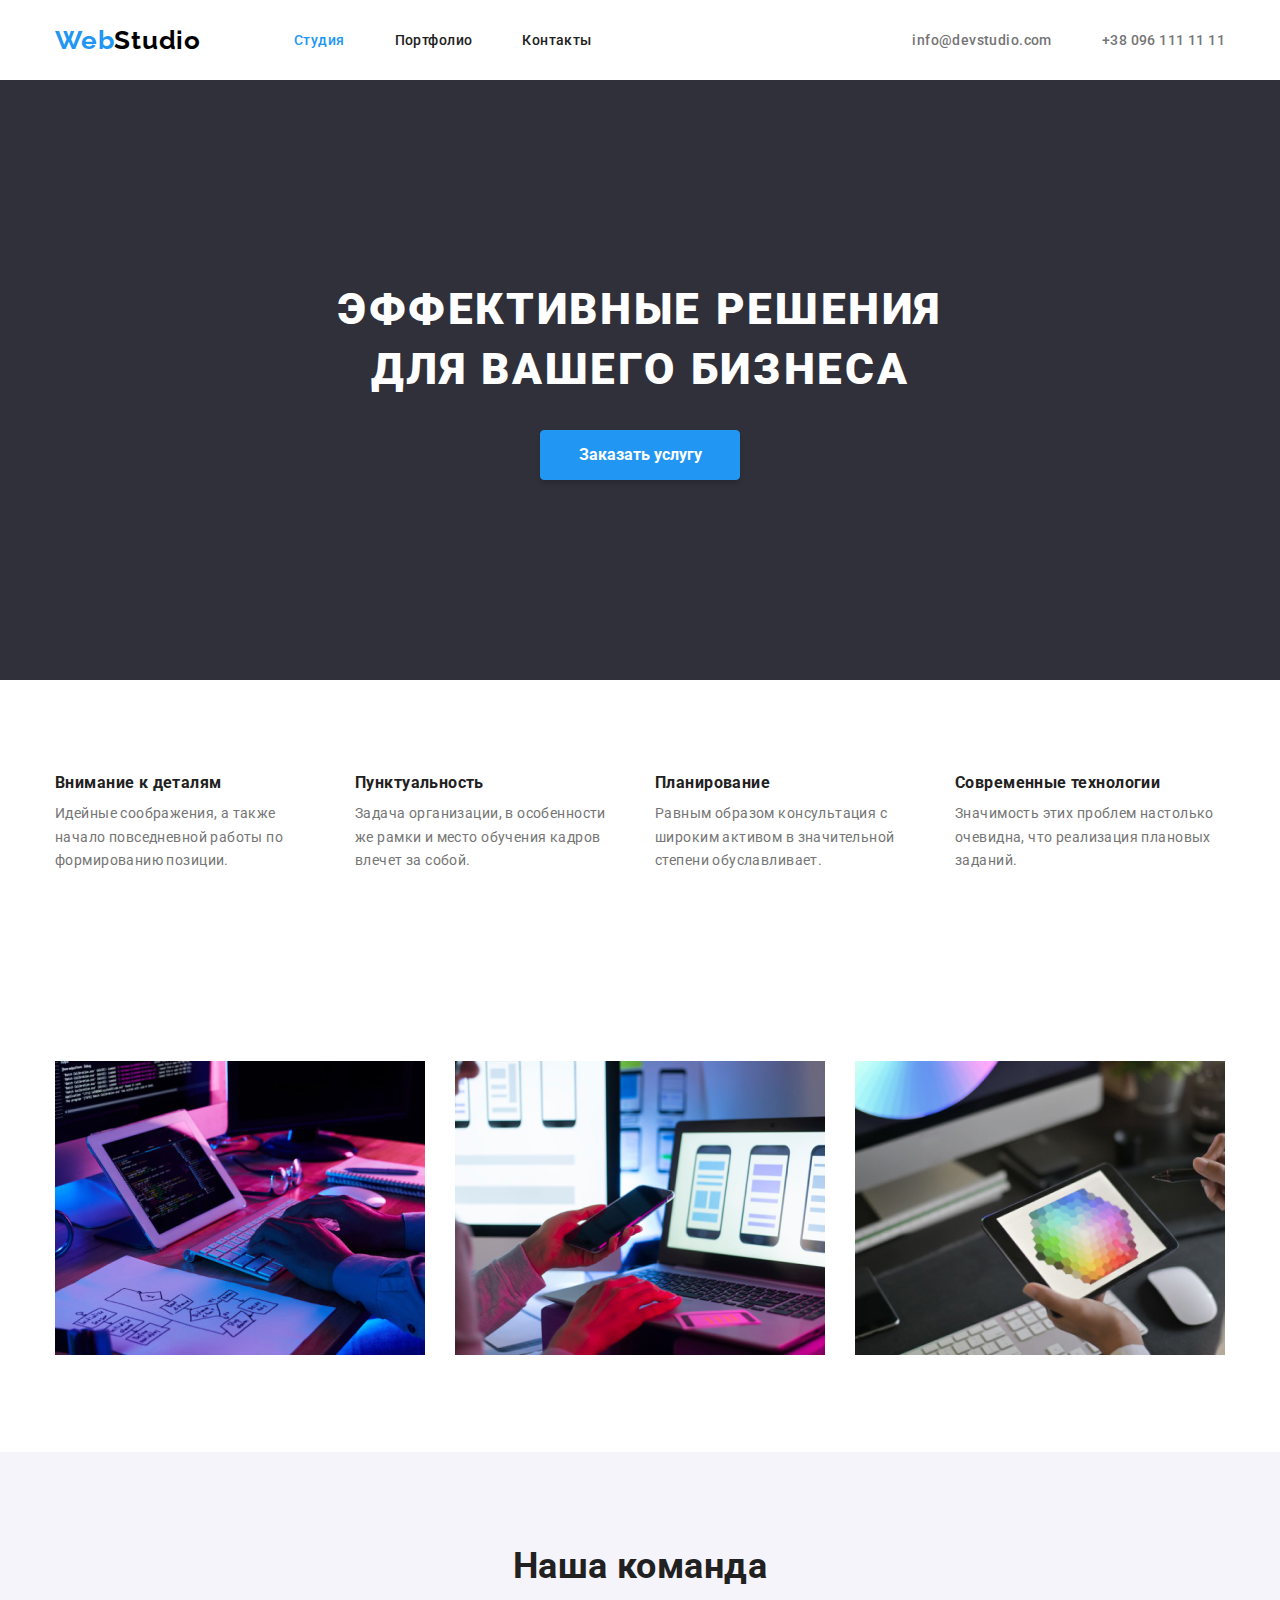
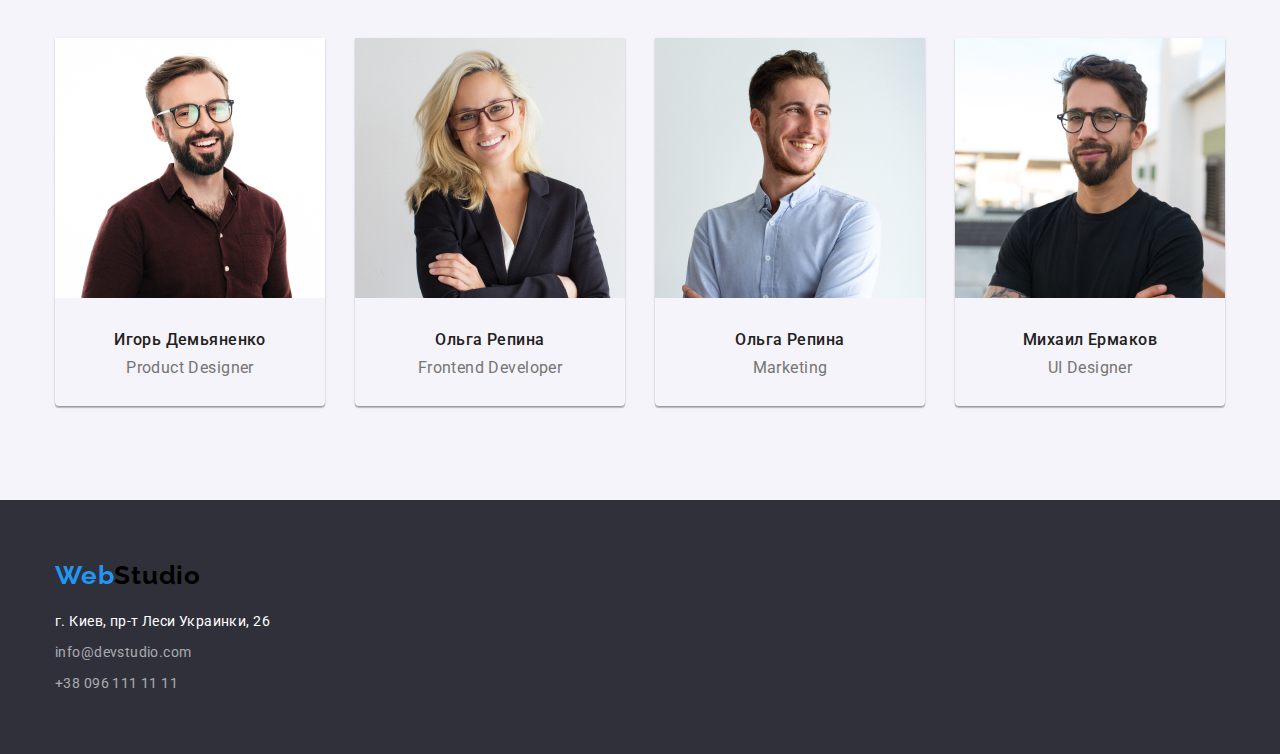
==== index.html @ 00b9bd91 "copy hw3 files" ====
<!DOCTYPE html>
<html lang="ru">

<head>
    <meta charset="UTF-8">
    <meta http-equiv="X-UA-Compatible" content="IE=edge">
    <meta name="viewport" content="width=device-width, initial-scale=1.0">
    <title>GoIT homework</title>
    <link rel="preconnect" href="https://fonts.googleapis.com">
    <link rel="preconnect" href="https://fonts.gstatic.com" crossorigin>
    <link
        href="https://fonts.googleapis.com/css2?family=Raleway:wght@700&family=Roboto:wght@400;500;700;900&display=swap"
        rel="stylesheet">
    <link rel="stylesheet" href="https://cdnjs.cloudflare.com/ajax/libs/modern-normalize/1.1.0/modern-normalize.min.css



        ">
    <link rel="stylesheet" href="./css/styles.css">
</head>

<body>
    <!-- Header -->
    <header class="header">
        <div class="container">
            <div class="header-content-wrapper">
                <nav class="nav-menu">
                    <a lang="en" href="./index.html" class="link logo"><span lang="en">Web</span>Studio</a>
                    <ul class="nav-menu-list">
                        <li class="menu-item"><a href="./index.html" class="link active-link">Студия</a></li>
                        <li class="menu-item"><a href="./portfolio.html" class="link">Портфолио</a></li>
                        <li class="menu-item"><a href="" class="link">Контакты</a></li>
                    </ul>
                </nav>
                <ul class="contact-links-list">
                    <li><a class="link contact-link" href="mailto:info@devstudio.com" lang="en">info@devstudio.com</a>
                    </li>
                    <li><a class="link contact-link" href="tel:+380961111111">+38 096 111 11 11</a></li>
                </ul>
            </div>
        </div>
    </header>
    <!-- Main -->
    <main>
        <!-- Hero -->
        <section class="hero-section">
            <h1 class="hero-title">Эффективные решения для вашего бизнеса</h1>
            <button class="hero-button" type="button">Заказать услугу</button>
        </section>
        <!-- Featers -->
        <section class="page-section featers-section">
            <div class="container">
                <ul class="featers-list">
                    <li class="feater-item">
                        <h3 class="feater-title">Внимание к деталям</h3>
                        <p class="feater-description">Идейные соображения, а также начало повседневной работы по
                            формированию позиции.</p>
                    </li>
                    <li class="feater-item">
                        <h3 class="feater-title">Пунктуальность</h3>
                        <p class="feater-description">Задача организации, в особенности же рамки и место обучения кадров
                            влечет за собой.</p>
                    </li>
                    <li class="feater-item">
                        <h3 class="feater-title">Планирование</h3>
                        <p class="feater-description">Равным образом консультация с широким активом в значительной
                            степени
                            обуславливает.</p>
                    </li>
                    <li class="feater-item">
                        <h3 class="feater-title">Современные технологии</h3>
                        <p class="feater-description">Значимость этих проблем настолько очевидна, что реализация
                            плановых
                            заданий.</p>
                    </li>
                </ul>
            </div>
        </section>
        <!-- What we Doing -->
        <section class="page-section whatWeDoing-section">
            <div class="container">
                <ul class="whatWeDoing-list">
                    <li><img src="./images/whatWeDoing/whatWeDoing1.jpg" alt="Пишем код" width="370"></li>
                    <li><img src="./images/whatWeDoing/whatWeDoing2.jpg" alt="Делаем адаптив" width="370"></li>
                    <li><img src="./images/whatWeDoing/whatWeDoing3.jpg" alt="Делаем дизайн" width="370"></li>
                </ul>
            </div>
        </section>
        <!-- Our team -->
        <section class="page-section team-section">
            <div class="container">
                <h2 class="section-title team-section-title">Наша команда</h2>
                <ul class="team-list">
                    <li class="team-member">
                        <img src="./images/ourTeam/ourTeam1.jpg" alt="Фото Игоря Демьяненко">
                        <h3 class="member-name">Игорь Демьяненко</h3>
                        <p class="member-description" lang="en">Product Designer</p>
                    </li>
                    <li class="team-member">
                        <img src="./images/ourTeam/ourTeam2.jpg" alt="Фото Ольги Репиной">
                        <h3 class="member-name">Ольга Репина</h3>
                        <p class="member-description" lang="en">Frontend Developer</p>
                    </li>
                    <li class="team-member">
                        <img src="./images/ourTeam/ourTeam3.jpg" alt="Фото Николая Тарасова">
                        <h3 class="member-name">Ольга Репина</h3>
                        <p class="member-description" lang="en">Marketing</p>
                    </li>
                    <li class="team-member">
                        <img src="./images/ourTeam/ourTeam4.jpg" alt="Фото Николая Тарасова">
                        <h3 class="member-name">Михаил Ермаков</h3>
                        <p class="member-description" lang="en">UI Designer</p>
                    </li>
                </ul>
            </div>
        </section>
    </main>
    <!-- Footer -->
    <footer class="footer">
        <div class="container">
            <a href="./index.html" lang="en" class="link logo"><span>Web</span>Studio</a>
            <address>
                <ul class="footer-contacts">
                    <li class="address">г. Киев, пр-т Леси Украинки, 26</li>
                    <li><a class="link contact-link" href="mailto:info@devstudio.com">info@devstudio.com</a></li>
                    <li><a class="link contact-link" href="tel:+380961111111">+38 096 111 11 11</a></li>
                </ul>
            </address>
        </div>
    </footer>
</body>

</html>
---- css/styles.css ----
/* Обнуление */
*,
*::before,
*::after {
  box-sizing: border-box;
}

h1, h2, h3, h4, h5, h6, p {
    margin: 0;
    padding: 0;
}

ul {
    margin: 0;
    padding: 0;
}

:root {
    --primary-text-color: #757575;
    --secondary-text-color: #FFFFFF;
    --title-text-color: #212121;
    --primary-background-color: #FFFFFF;
    --secondary-background-color: #2F303A;
    --accent-text-color: #2196F3;
    --selected-button-background: #2196F3;
    --unselected-button-background: #F5F4FA;

}

body {
    font-family: 'Roboto', sans-serif;
    font-weight: 400;
    color: var(--primary-text-color);
    font-size: 14px;
    letter-spacing: 0.03em;
    margin: 0;
}

h1, h2, h3, h4, h5, h6 {
    color: var(--title-text-color);
}



ul {
    list-style: none;
}

address {
    font-style: normal;
}

/* common styles */
.container {
    max-width: 1210px;
    padding: 0 20px;
    margin: 0 auto;

}
.page-section {
    padding: 94px 0;
    background-color: var(--primary-background-color);

}
.page-section .section-title {
    margin-bottom: 50px;
    color: var(--title-text-color);
    font-weight: 700;
    font-size: 36px;
    line-height: 1.16;
    text-align: center;
}

.link {
    color: var(--title-text-color);
    font-weight: 500;
    text-decoration: none;
}

.logo {
    font-family: 'Raleway', sans-serif;
    color: #000000;
    font-size: 26px;
    line-height: 1.15;
    letter-spacing: 0.03em;
    font-weight: 700;
    margin: 0 93px 0 0;
}
.logo span {
    color: var(--accent-text-color);
}
/* header styles */

.header-content-wrapper {
    display: flex;
    justify-content: space-between;
    align-items: center;
}

.nav-menu {
    display: flex;
    align-items: center;
}

.nav-menu-list {
    display: flex;
    align-items: center;
}

.nav-menu-list>.menu-item:not(:last-child) {
    margin-right: 50px;
}

.nav-menu-list .link {
    display: block;
    padding: 32px 0;
}

.contact-links-list .link {
    display: block;
    padding: 32px 0;
}
.nav-menu-list .link:hover {
    color: var(--accent-text-color);
}
.nav-menu .link.active-link{
    color: var(--accent-text-color);
}

.logo {
    font-family: 'Raleway', sans-serif;
    color: #000000;
    font-size: 26px;
    line-height: 1.19;
    font-weight: 700;
    margin: 0 93px 0 0;
}

.logo span {
    color: var(--accent-text-color);
}

.contact-links-list {
    display: flex;
}

.contact-links-list>li:not(:last-child) {
    margin-right: 50px;
}

.header .contact-link:hover,
.header .contact-link:focus {
    color: var(--accent-text-color);
}

.header .contact-link {
    color: var(--primary-text-color);

}

/* hero styles */
.hero-section {
    padding: 200px 0;
    background-color: var(--secondary-background-color);
    text-align: center;
}

.hero-section .hero-title {
    margin: 0 auto 30px;
    max-width: 696px;
    color: var(--secondary-text-color);
    text-align: center;
    font-size: 44px;
    line-height: 1.36;
    font-weight: 900;
    letter-spacing: 0.06em;
    text-transform: uppercase;
}

.hero-button {
    display: inline-block;
    min-width: 200px;
    padding: 10px 0;
    border: 1px solid var(--selected-button-background);
    box-shadow: 0px 4px 4px rgba(0, 0, 0, 0.15);
    border-radius: 4px;
    font-weight: 700;
    background-color: var(--accent-text-color);
    color: var(--secondary-text-color);
    line-height: 1.75;
    font-size: 16px;
}
.hero-button:hover, 
.hero-button:focus {
    color: var(--title-text-color);
}

/* Featers styles */
.page-section.featers-section {
    padding-top: 54px;
}
.featers-list {
    display: flex;
    flex-wrap: wrap;
}

.featers-list .feater-item {
    max-width: 270px;
    margin:40px 30px 0 0;
}

.featers-list .feater-item:nth-child(4n) {
    margin-right: 0;
}

.feater-item  .feater-title {
    margin-bottom: 10px;
    font-weight: 700;
    line-height: 1.1;
}

.feater-item  .feater-description {
    font-weight: 400;
    line-height: 1.7;
}
/* what we doing */
.page-section.whatWeDoing-section {
    padding-top: 74px;
}

.whatWeDoing-list {
    display: flex;
    flex-wrap: wrap;
    justify-content: space-between;
}

.whatWeDoing-list li {
    margin-top: 20px;
}

/* Our team section styles */
.team-section {
    background: #F5F4FA;
}
.section-title.team-section-title {
    margin-bottom: 30px;
}
.team-list {
    display: flex;
    flex-wrap: wrap;
}

.team-list .team-member {
    margin: 20px 30px 0 0;
    padding-bottom: 30px;
    box-shadow: 0px 1px 3px rgba(0, 0, 0, 0.12), 0px 1px 1px rgba(0, 0, 0, 0.14), 0px 2px 1px rgba(0, 0, 0, 0.2);
    border-radius: 0px 0px 4px 4px;
    text-align: center;
}

.team-list .team-member:nth-child(4n+4){
    margin-right: 0;
}

.team-member img {
    margin-bottom: 30px;
}
.team-member h3,
.team-member p {
    font-size: 16px;
    line-height: 1.1;
}

.team-member h3 {
    margin-bottom: 10px;
}

.team-member .member-name {
    font-weight: 500;
}

.team-member .member-description {
    font-weight: 400;
}

/* footer styles */
.footer {
    padding: 60px 0;
    background-color: var(--secondary-background-color);
}

.footer .logo {
    display: inline-block;
    margin: 0 0 20px 0;
}

.footer-contacts {
    line-height: 1.55;
}

.footer-contacts>li:not(:last-child) {
    margin-bottom: 9px;
}

.footer-contacts .address {
    color: var(--secondary-text-color);
    
}

.footer-contacts .contact-link {
    color: rgba(255, 255, 255, 0.6);
    font-weight: 400;
}

.footer-contacts .contact-link:hover,
.footer-contacts .contact-link:focus {
    color: var(--accent-text-color)
}

/* portfolio styles */
.filters-list {
    display: flex;
    justify-content: center;
    margin-bottom: 20px;
}
.filters-list .filter-item:not(:last-child) {
    margin-right: 8px;
}

.filters-list .filter-button {
    background: var(--unselected-button-background);
    color: var(--title-text-color);
    font-size: 16px;
    line-height: 1.6;
    font-weight: 500;
    border: 1px solid var(--unselected-button-background);
    border-radius: 4px;
    padding: 6px 22px;
    text-align: center;
    cursor: pointer;
}

.filters-list .filter-button:hover,
.filters-list .filter-button:focus {
    background: var(--selected-button-background);
    color: var(--secondary-text-color);
    border: 1px solid var(--selected-button-background);
    box-shadow: 0px 3px 1px rgba(0, 0, 0, 0.1), 0px 1px 2px rgba(0, 0, 0, 0.08), 0px 2px 2px rgba(0, 0, 0, 0.12);
}

.projects-list {
    display: flex;
    flex-wrap: wrap;    
}

.project-item {
    margin: 30px 30px 0 0;
    max-width: calc((100% - 60px)/3);
    border: 1px solid #EEEEEE;
    overflow: hidden;
}

.project-item:nth-child(3n) {
   margin-right: 0;
}

.project-item img {
    max-width: 100%;
}
.project-item:hover {
    border-color: var(--selected-button-background);
}

.project-description {
    padding: 20px 24px;
}
.project-description .project-title {
    font-size: 18px;
    line-height: 2;
    font-weight: 700;
}

.project-description .project-type {
    margin-top: 4px;
    font-size: 16px;
    line-height: 1.8;
    font-weight: 400;
    color: var(--primary-text-color);
}
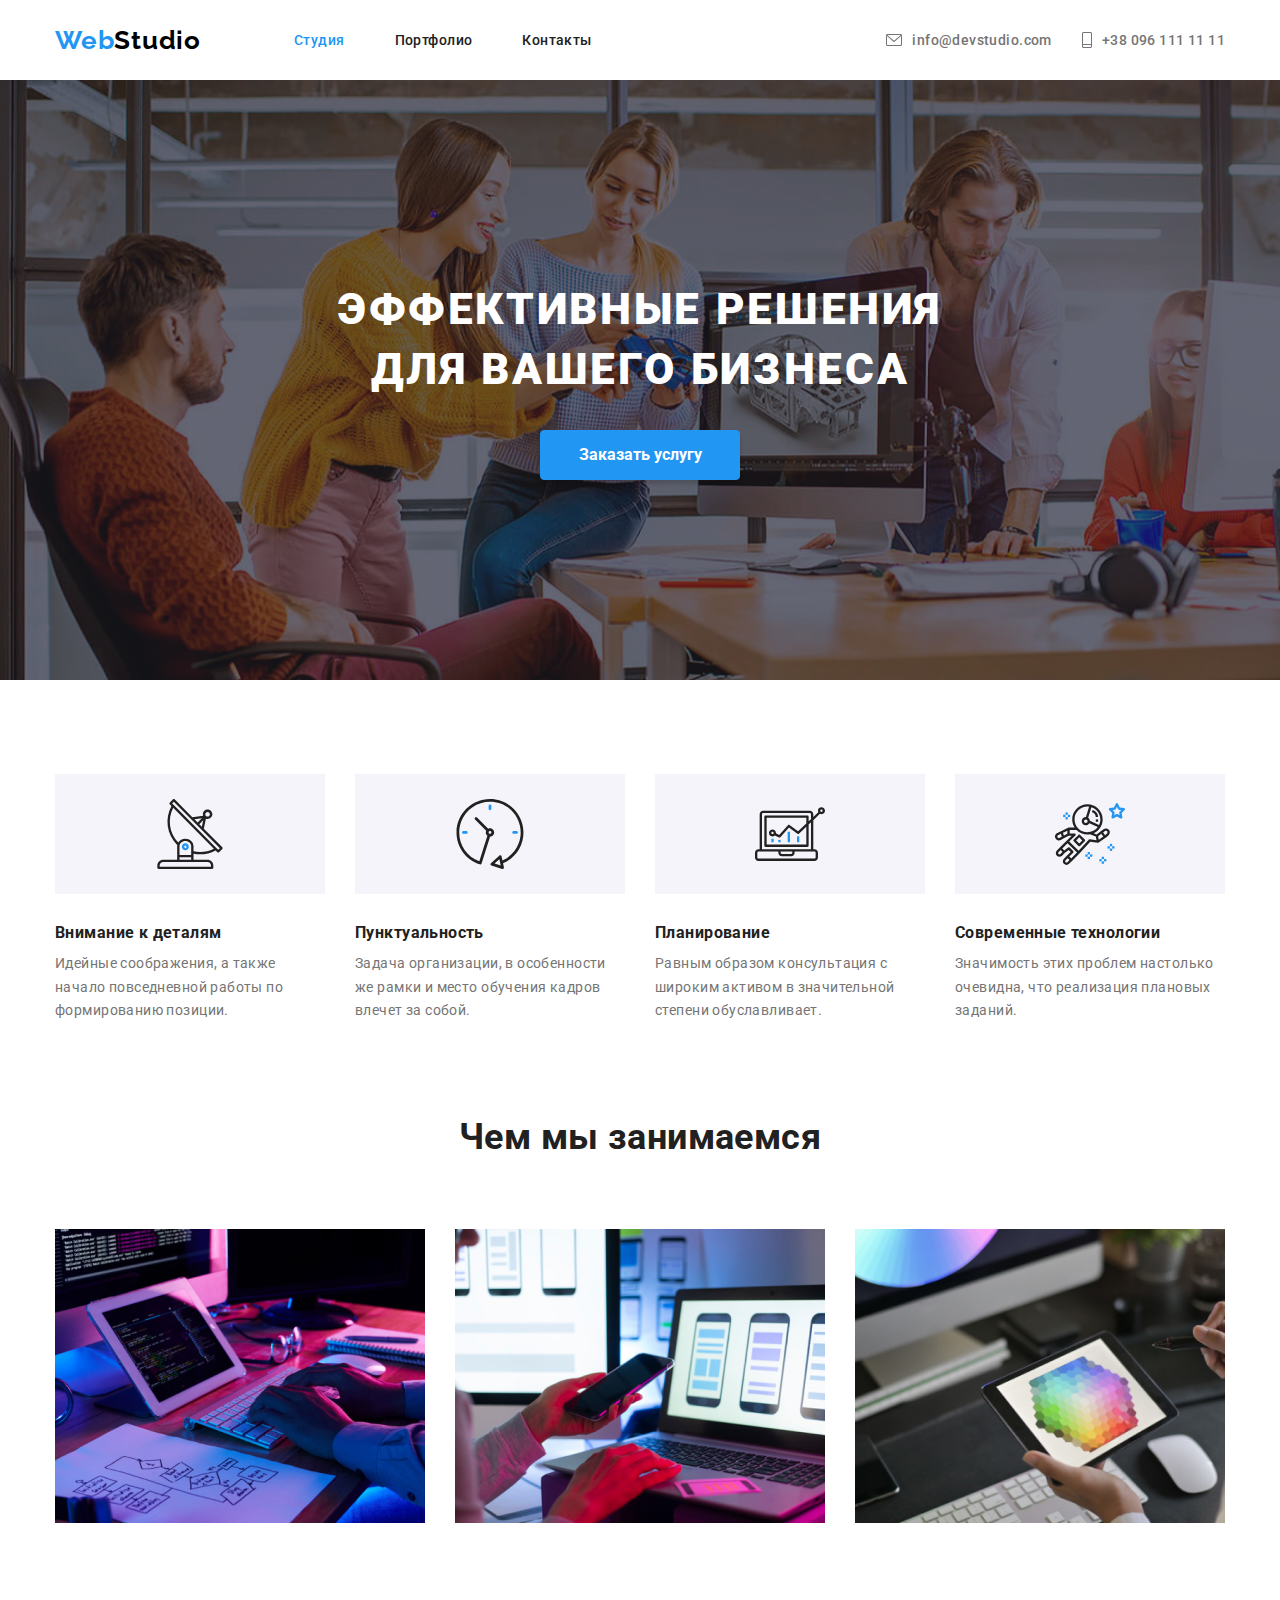
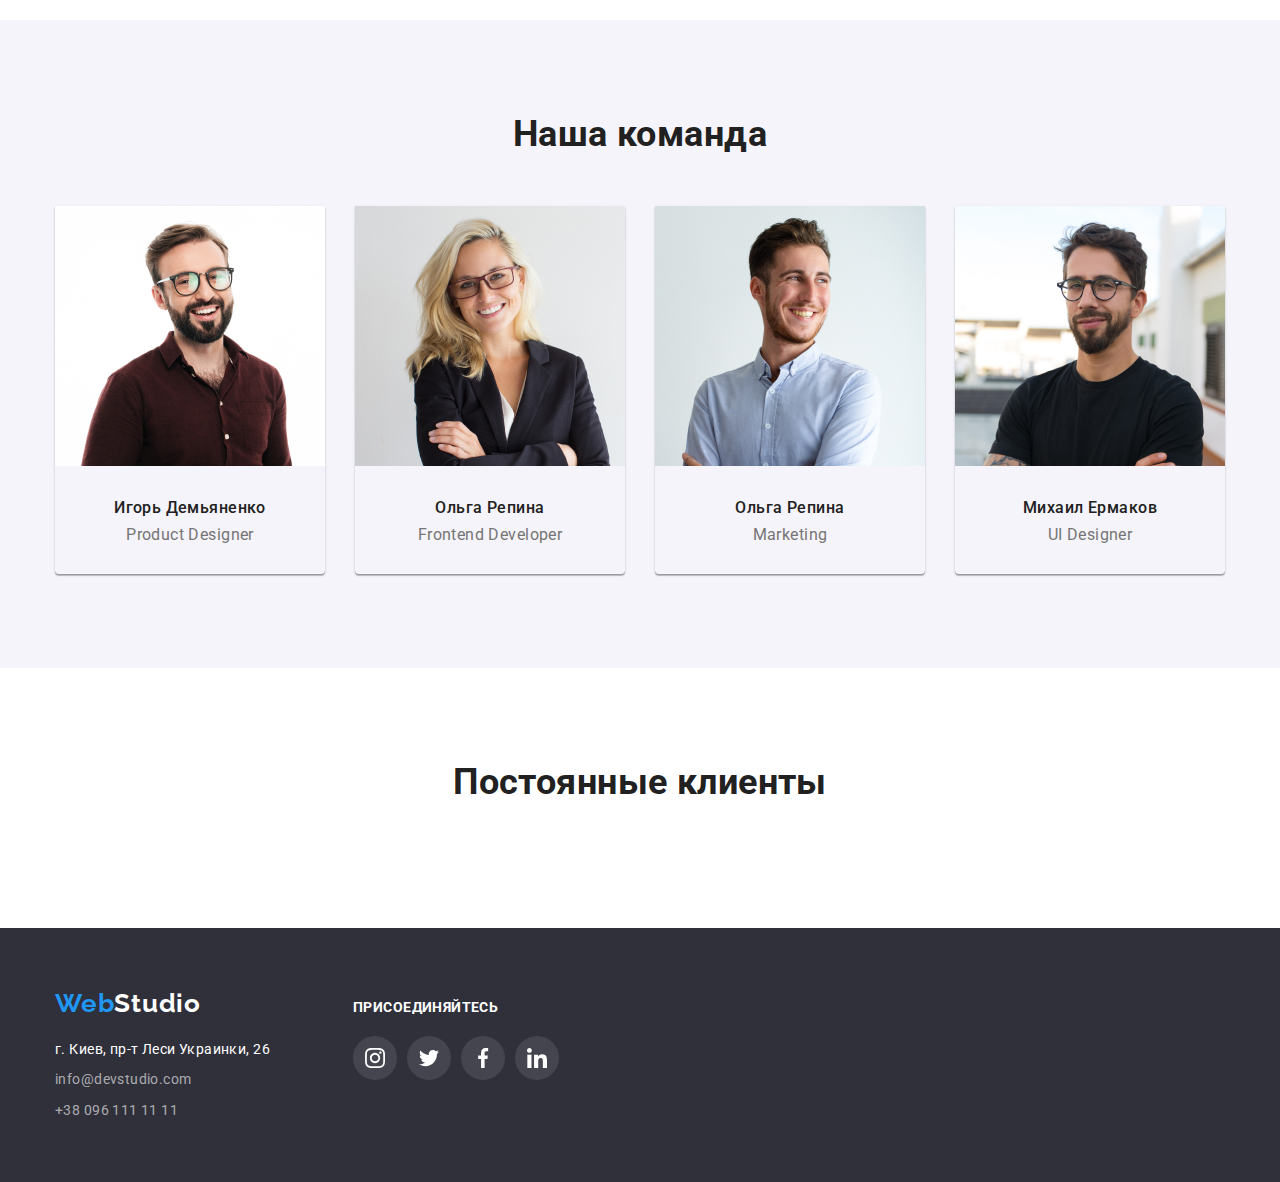
==== commit e868762f: "adding styling icons" ====
--- a/index.html
+++ b/index.html
@@ -33,9 +33,10 @@
                     </ul>
                 </nav>
                 <ul class="contact-links-list">
-                    <li><a class="link contact-link" href="mailto:info@devstudio.com" lang="en">info@devstudio.com</a>
+                    <li><a class="link contact-link email-link" href="mailto:info@devstudio.com"
+                            lang="en">info@devstudio.com</a>
                     </li>
-                    <li><a class="link contact-link" href="tel:+380961111111">+38 096 111 11 11</a></li>
+                    <li><a class="link contact-link phone-link" href="tel:+380961111111">+38 096 111 11 11</a></li>
                 </ul>
             </div>
         </div>
@@ -79,6 +80,7 @@
         <!-- What we Doing -->
         <section class="page-section whatWeDoing-section">
             <div class="container">
+                <h2 class="section-title">Чем мы занимаемся</h2>
                 <ul class="whatWeDoing-list">
                     <li><img src="./images/whatWeDoing/whatWeDoing1.jpg" alt="Пишем код" width="370"></li>
                     <li><img src="./images/whatWeDoing/whatWeDoing2.jpg" alt="Делаем адаптив" width="370"></li>
@@ -114,18 +116,39 @@
                 </ul>
             </div>
         </section>
+        <!-- Regular customers -->
+        <section class="page-section customers-section">
+            <div class="container">
+                <h2 class="section-title team-section-title">Постоянные клиенты</h2>
+                <ul class="customers-list">
+
+                </ul>
+            </div>
+        </section>
+
     </main>
     <!-- Footer -->
     <footer class="footer">
         <div class="container">
-            <a href="./index.html" lang="en" class="link logo"><span>Web</span>Studio</a>
-            <address>
-                <ul class="footer-contacts">
-                    <li class="address">г. Киев, пр-т Леси Украинки, 26</li>
-                    <li><a class="link contact-link" href="mailto:info@devstudio.com">info@devstudio.com</a></li>
-                    <li><a class="link contact-link" href="tel:+380961111111">+38 096 111 11 11</a></li>
-                </ul>
-            </address>
+            <div class="contacts-wrapper">
+                <address>
+                    <a href="./index.html" lang="en" class="link logo"><span>Web</span>Studio</a>
+                    <ul class="footer-contacts">
+                        <li class="address">г. Киев, пр-т Леси Украинки, 26</li>
+                        <li><a class="link contact-link" href="mailto:info@devstudio.com">info@devstudio.com</a></li>
+                        <li><a class="link contact-link" href="tel:+380961111111">+38 096 111 11 11</a></li>
+                    </ul>
+                </address>
+                <div class="socials">
+                    <h3 class="socials-title">Присоединяйтесь</h3>
+                    <ul class="social-links-list">
+                        <li class="social-link-item"><a class="solial-link instagram-icon" href=""></a></li>
+                        <li class="social-link-item"><a class="solial-link twitter-icon" href=""></a></li>
+                        <li class="social-link-item"><a class="solial-link facebook-icon" href=""></a></li>
+                        <li class="social-link-item"><a class="solial-link linkedin-icon" href=""></a></li>
+                    </ul>
+                </div>
+            </div>
         </div>
     </footer>
 </body>
--- a/css/styles.css
+++ b/css/styles.css
@@ -76,7 +76,6 @@
     font-weight: 500;
     text-decoration: none;
 }
-
 .logo {
     font-family: 'Raleway', sans-serif;
     color: #000000;
@@ -117,14 +116,41 @@
 }
 
 .contact-links-list .link {
-    display: block;
+    display: inline-flex;
+    align-items: center;
     padding: 32px 0;
 }
+
+.header .contact-links-list .link::before {
+    content: '';
+    margin-right: 10px;
+    background-repeat: no-repeat;
+}
+
 .nav-menu-list .link:hover {
     color: var(--accent-text-color);
 }
 .nav-menu .link.active-link{
     color: var(--accent-text-color);
+}
+.header .email-link::before {
+    width: 16px;
+    height: 12px;
+    background-image: url(../images/icons/email-icon.svg);
+}
+
+.header .email-link:hover::before {
+    background-image: url(../images/icons/email-hover-icon.svg);
+}
+
+.header .phone-link::before {
+    width: 10px;
+    height: 16px;
+    background-image: url(../images/icons/phone-icon.svg);
+}
+
+.phone-link:hover::before {
+    background-image: url(../images/icons/phone-hover-icon.svg);
 }
 
 .logo {
@@ -145,7 +171,7 @@
 }
 
 .contact-links-list>li:not(:last-child) {
-    margin-right: 50px;
+    margin-right: 30px;
 }
 
 .header .contact-link:hover,
@@ -160,8 +186,13 @@
 
 /* hero styles */
 .hero-section {
+    background-color: var(--secondary-background-color);
+    background-image:linear-gradient(to right, rgba(47, 48, 58, 0.4), 
+                                               rgba(47, 48, 58, 0.4)), 
+                    url(../images/heroBackground.jpg);
+    background-repeat: no-repeat;
+    background-size: cover;
     padding: 200px 0;
-    background-color: var(--secondary-background-color);
     text-align: center;
 }
 
@@ -209,6 +240,30 @@
     margin:40px 30px 0 0;
 }
 
+.featers-list .feater-item::before {
+    content: '';
+    display: block;
+    height: 120px;
+    background-color: #F5F4FA;
+    margin-bottom: 30px;
+    background-repeat: no-repeat;
+    background-position: center;
+}
+
+.featers-list .feater-item:nth-child(1):before {
+    background-image: url(../images/featersIcons/antenna.svg);
+
+}
+.featers-list .feater-item:nth-child(2):before {
+    background-image: url(../images/featersIcons/clock.svg);
+}
+.featers-list .feater-item:nth-child(3):before {
+    background-image: url(../images/featersIcons/diagram.svg);
+}
+.featers-list .feater-item:nth-child(4):before {
+    background-image: url(../images/featersIcons/astronaut.svg);
+}
+
 .featers-list .feater-item:nth-child(4n) {
     margin-right: 0;
 }
@@ -225,7 +280,7 @@
 }
 /* what we doing */
 .page-section.whatWeDoing-section {
-    padding-top: 74px;
+    padding-top: 0;
 }
 
 .whatWeDoing-list {
@@ -286,12 +341,73 @@
 /* footer styles */
 .footer {
     padding: 60px 0;
+    color: var(--secondary-text-color);
     background-color: var(--secondary-background-color);
+}
+
+.footer .contacts-wrapper {
+    display: flex;
+}
+
+.footer .socials {
+    padding-top: 12px;
+    margin-left: 83px;
+}
+
+.socials .social-links-list {
+    display: flex;
+    margin-top: 20px;
+}
+
+.social-links-list .social-link-item:not(:last-child) {
+    margin-right: 10px;
+}
+
+.social-link-item .solial-link {
+    display: inline-flex;
+}
+.social-link-item .solial-link::before {
+    content: '';
+    display: inline-block;
+    border-radius: 50%;
+    width: 44px;
+    height: 44px;
+    background-color: rgba(255, 255, 255, 0.1);
+    background-repeat: no-repeat;
+    background-position: center;
+}
+
+.social-link-item .solial-link:hover:before {
+    background-color: var(--selected-button-background);
+}
+
+.social-link-item .instagram-icon::before {
+    background-image: url(../images/footerSocialsIcons/instagram.svg);
+}
+.social-link-item .twitter-icon::before {
+    background-image: url(../images/footerSocialsIcons/twitter.svg);
+}
+.social-link-item .facebook-icon::before {
+    background-image: url(../images/footerSocialsIcons/facebook.svg);
+}
+.social-link-item .linkedin-icon::before {
+    background-image: url(../images/footerSocialsIcons/linkedin.svg);
 }
 
 .footer .logo {
     display: inline-block;
     margin: 0 0 20px 0;
+    color: var(--secondary-text-color);
+}
+
+.socials-title {
+
+    color: var(--secondary-text-color);
+    line-height: 1.14;
+    font-size: 14px;
+    letter-spacing: 0.03em;
+    text-transform: uppercase;
+    font-weight: 700;
 }
 
 .footer-contacts {
@@ -302,10 +418,6 @@
     margin-bottom: 9px;
 }
 
-.footer-contacts .address {
-    color: var(--secondary-text-color);
-    
-}
 
 .footer-contacts .contact-link {
     color: rgba(255, 255, 255, 0.6);
@@ -368,7 +480,9 @@
     max-width: 100%;
 }
 .project-item:hover {
-    border-color: var(--selected-button-background);
+    box-shadow: 0px 1px 1px rgba(0, 0, 0, 0.12),
+                0px 4px 4px rgba(0, 0, 0, 0.06),
+                1px 4px 6px rgba(0, 0, 0, 0.16);
 }
 
 .project-description {
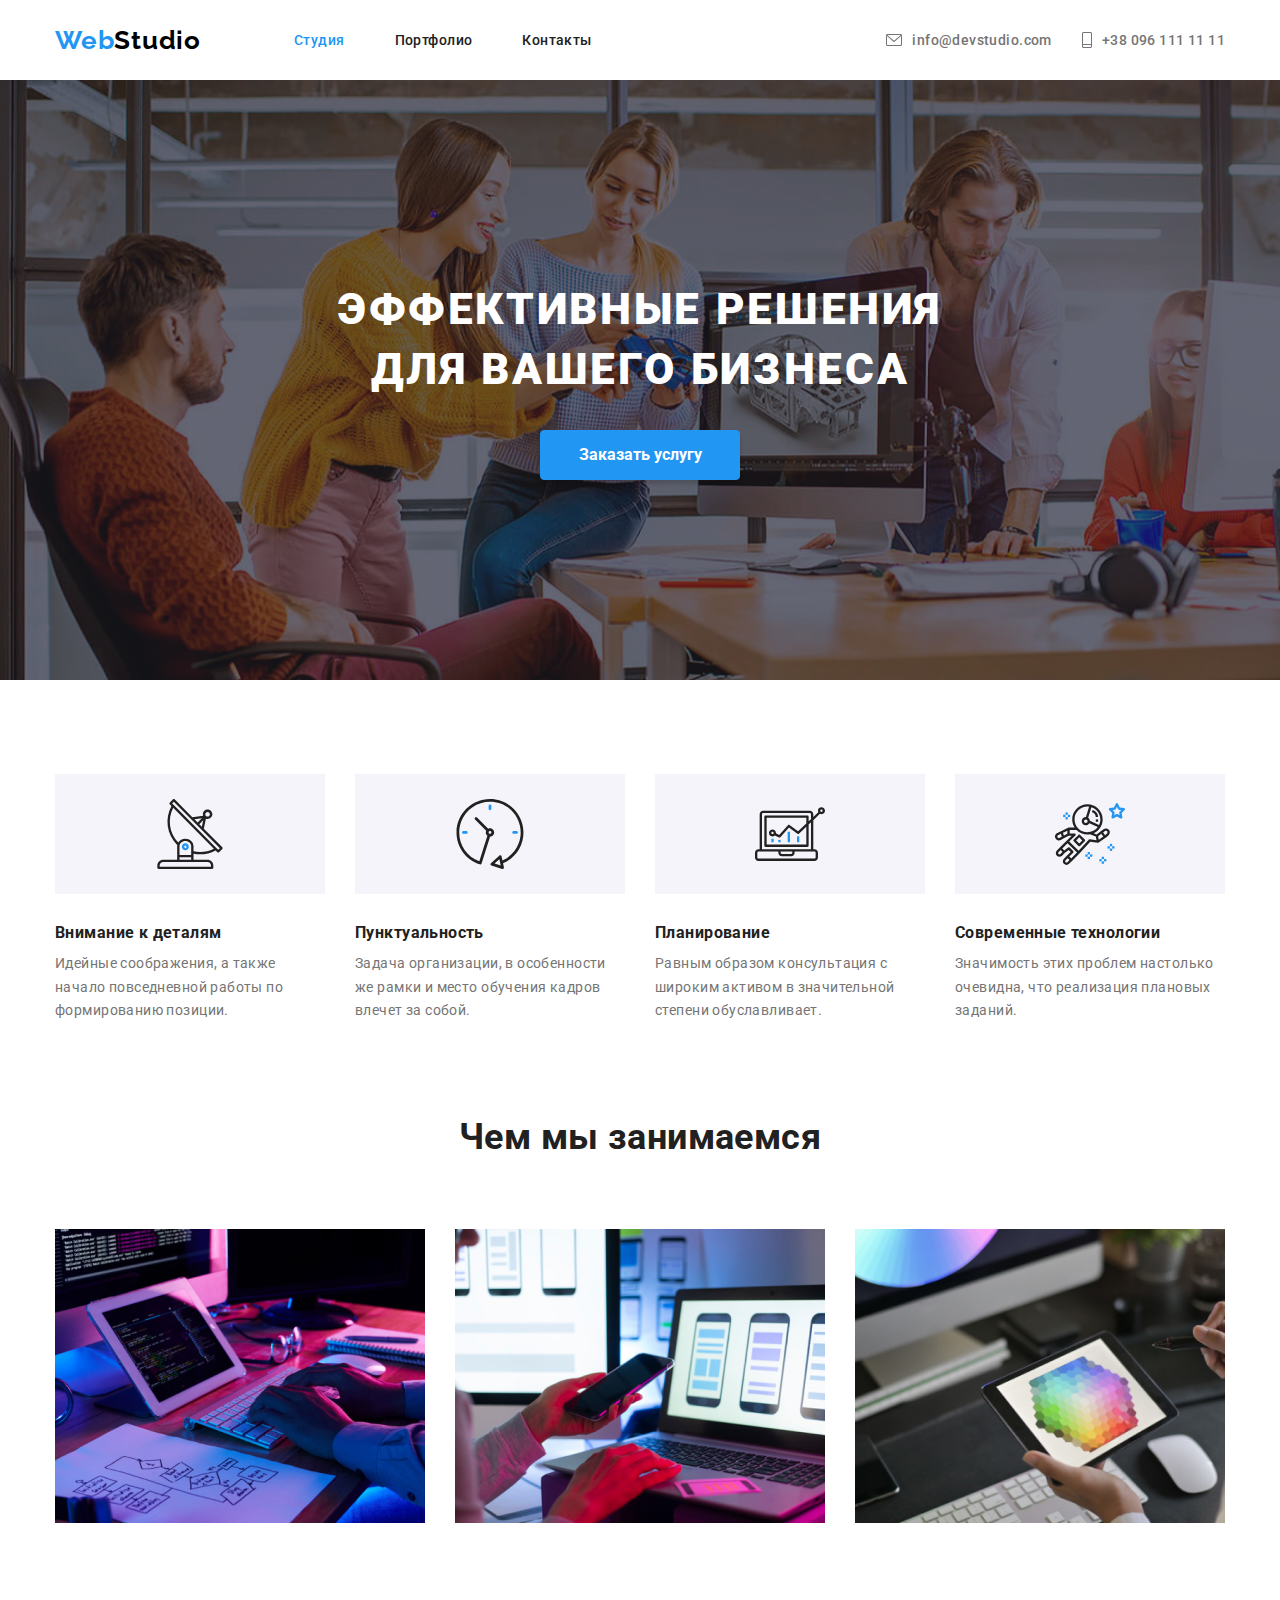
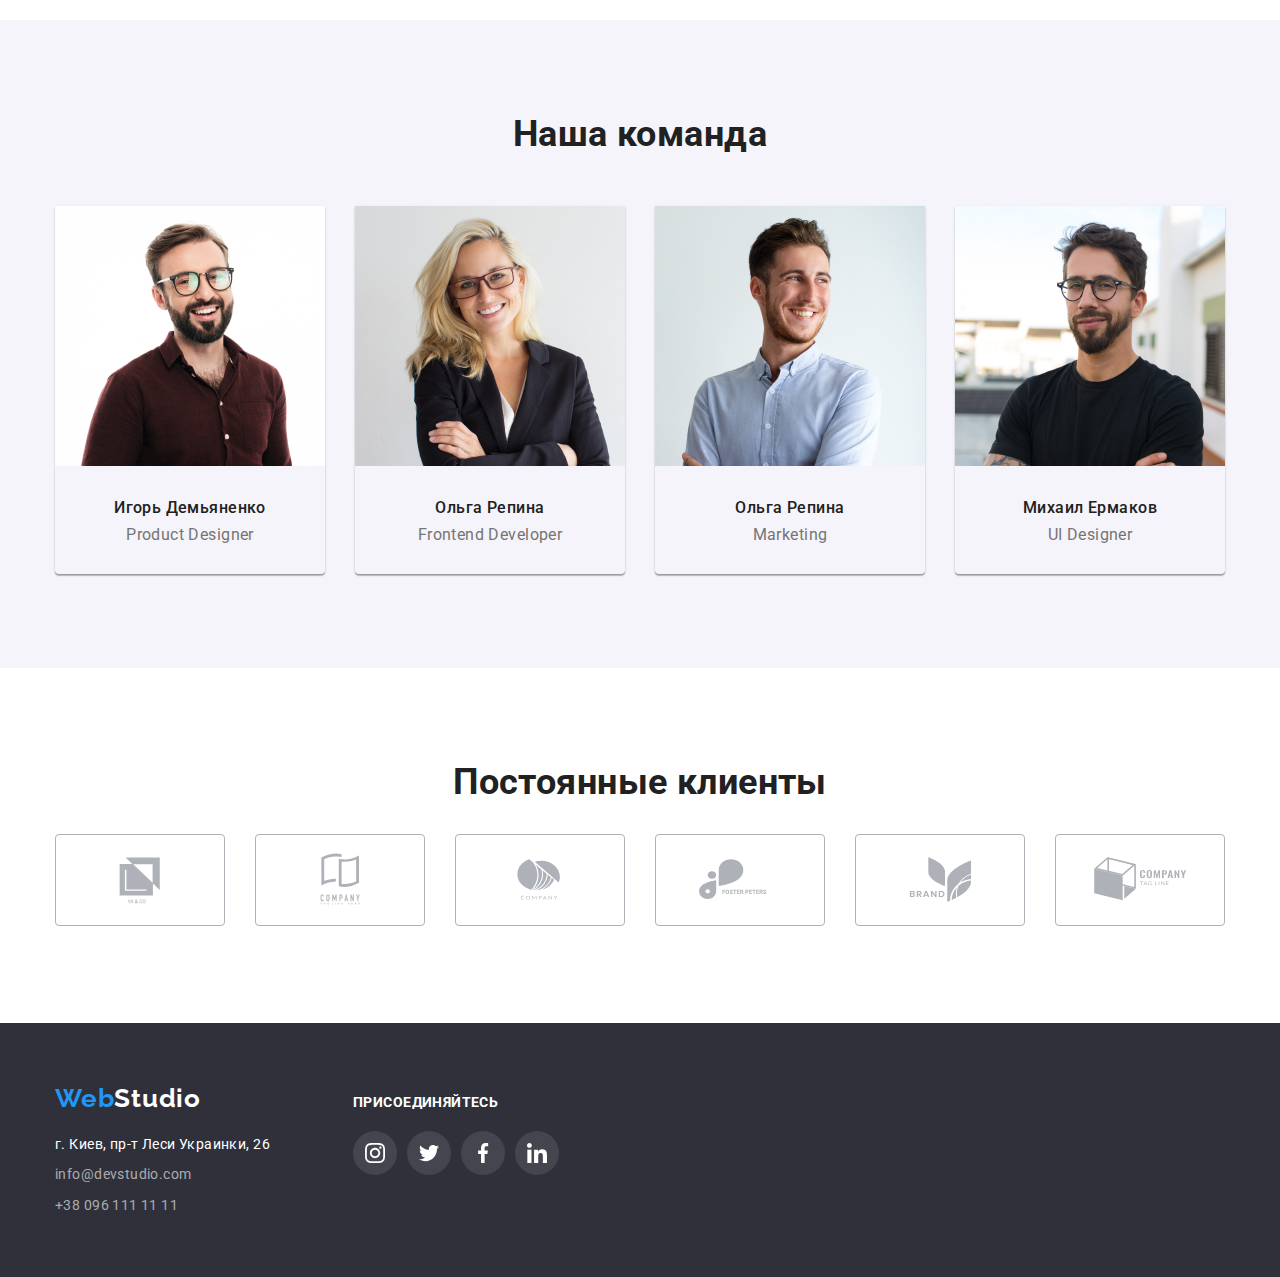
==== commit 84e360a2: "adding our clients secton" ====
--- a/index.html
+++ b/index.html
@@ -121,11 +121,51 @@
             <div class="container">
                 <h2 class="section-title team-section-title">Постоянные клиенты</h2>
                 <ul class="customers-list">
-
+                    <li class="customer-item">
+                        <a class="customer-link" href="" aria-label="customer logo">
+                            <svg class="customer-link-icon" width="170" height="92">
+                                <use href="./images/sprite.svg#icon-Client-1">
+                            </svg>
+                        </a>
+                    </li>
+                    <li class="customer-item">
+                        <a class="customer-link" href="" aria-label="customer logo">
+                            <svg class="customer-link-icon" width="170" height="92">
+                                <use href="./images/sprite.svg#icon-Client-2">
+                            </svg>
+                        </a>
+                    </li>
+                    <li class="customer-item">
+                        <a class="customer-link" href="" aria-label="customer logo">
+                            <svg class="customer-link-icon" width="170" height="92">
+                                <use href="./images/sprite.svg#icon-Client-3">
+                            </svg>
+                        </a>
+                    </li>
+                    <li class="customer-item">
+                        <a class="customer-link" href="" aria-label="customer logo">
+                            <svg class="customer-link-icon" width="170" height="92">
+                                <use href="./images/sprite.svg#icon-Client-4">
+                            </svg>
+                        </a>
+                    </li>
+                    <li class="customer-item">
+                        <a class="customer-link" href="" aria-label="customer logo">
+                            <svg class="customer-link-icon" width="170" height="92">
+                                <use href="./images/sprite.svg#icon-Client-5">
+                            </svg>
+                        </a>
+                    </li>
+                    <li class="customer-item">
+                        <a class="customer-link" href="" aria-label="customer logo">
+                            <svg class="customer-link-icon" width="170" height="92">
+                                <use href="./images/sprite.svg#icon-Client-6">
+                            </svg>
+                        </a>
+                    </li>
                 </ul>
             </div>
         </section>
-
     </main>
     <!-- Footer -->
     <footer class="footer">
--- a/css/styles.css
+++ b/css/styles.css
@@ -337,6 +337,28 @@
 .team-member .member-description {
     font-weight: 400;
 }
+
+/* Regular customers styles */
+.customers-section .customers-list {
+    justify-content:center;
+    display: flex;
+    flex-wrap: wrap;
+    margin: -15px;
+}
+.customers-list .customer-item {
+    margin: 15px;
+}
+.customers-list .customer-link-icon {
+    border: 1px solid #AFB1B8;
+    border-radius: 4px;
+    fill: #AFB1B8;
+}
+
+.customers-list .customer-link-icon:hover {
+    fill: var(--selected-button-background);
+    border-color: var(--selected-button-background);
+}
+
 
 /* footer styles */
 .footer {
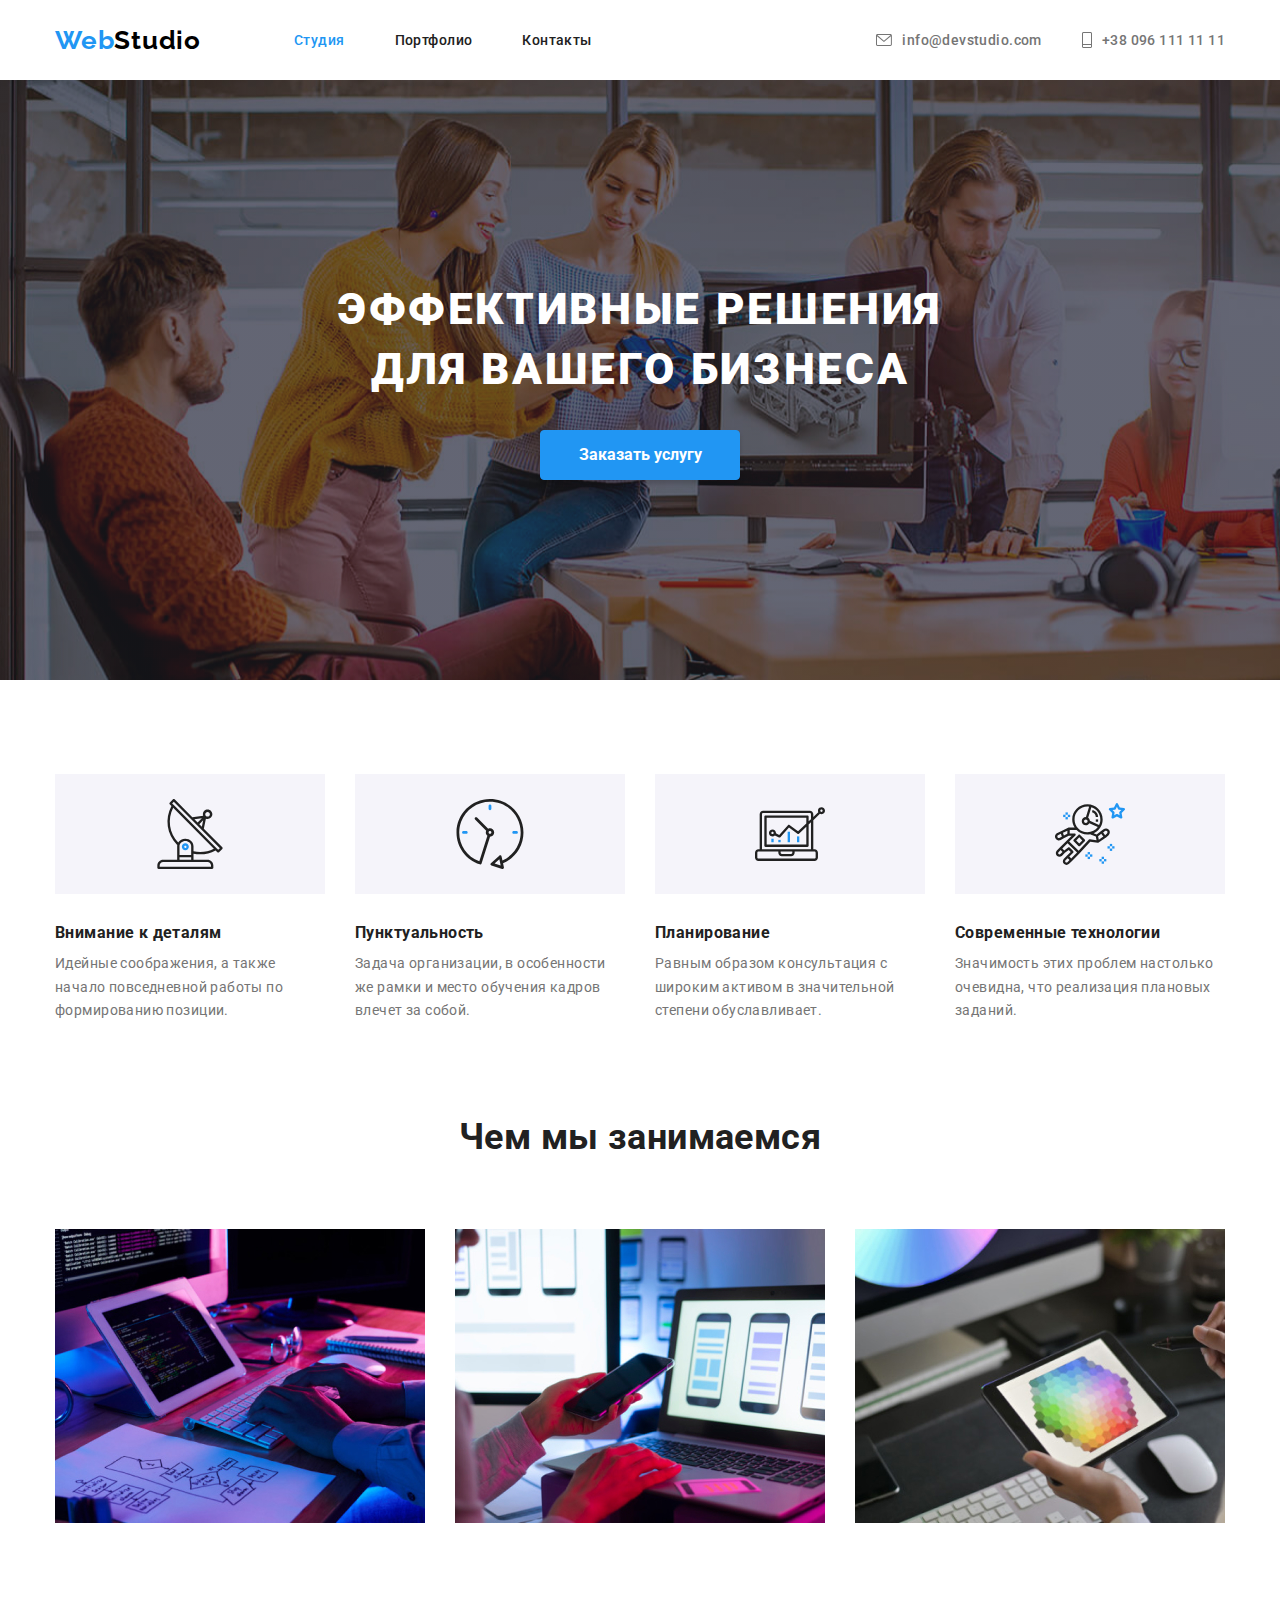
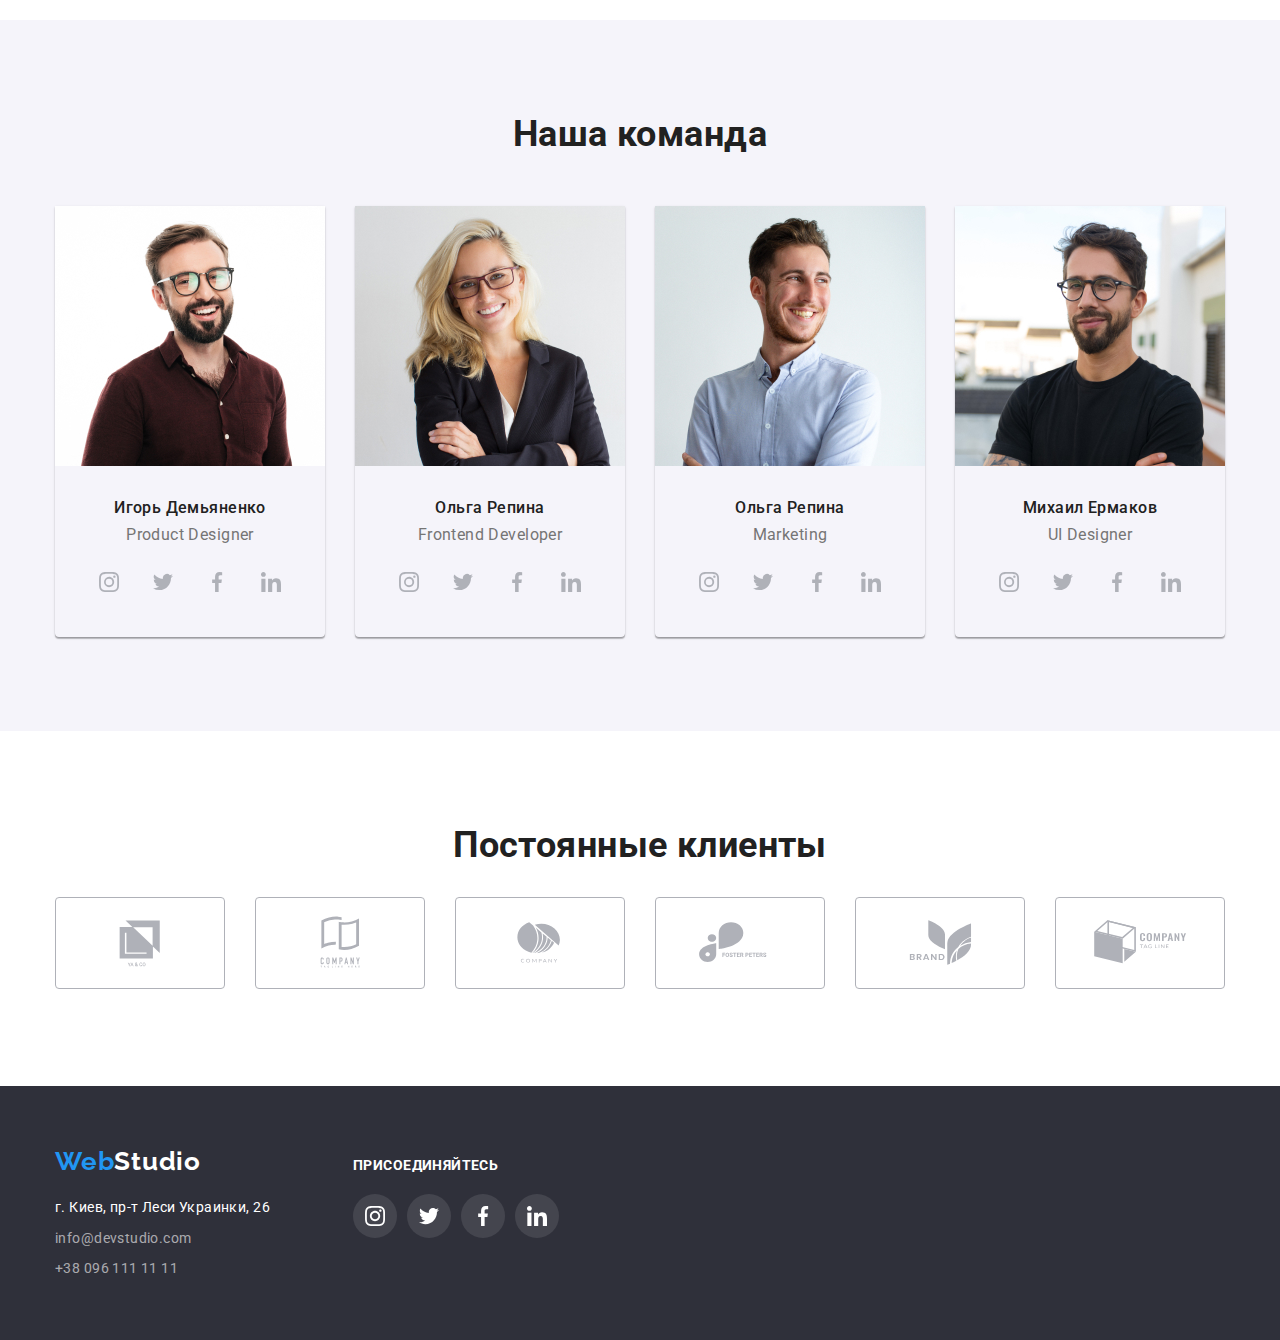
==== commit 490c2fce: "adding svg sprites" ====
--- a/index.html
+++ b/index.html
@@ -33,10 +33,22 @@
                     </ul>
                 </nav>
                 <ul class="contact-links-list">
-                    <li><a class="link contact-link email-link" href="mailto:info@devstudio.com"
-                            lang="en">info@devstudio.com</a>
-                    </li>
-                    <li><a class="link contact-link phone-link" href="tel:+380961111111">+38 096 111 11 11</a></li>
+                    <li>
+                        <a class="link contact-link email-link" href="mailto:info@devstudio.com" lang="en">
+                            <svg class="email-link-icon" width="16" height="12">
+                                <use href="./images/sprite.svg#icon-email">
+                            </svg>
+                            info@devstudio.com
+                        </a>
+                    </li>
+                    <li>
+                        <a class="link contact-link phone-link" href="tel:+380961111111">
+                            <svg class="phone-link-icon" width="10" height="16">
+                                <use href="./images/sprite.svg#icon-telephone">
+                            </svg>
+                            +38 096 111 11 11
+                        </a>
+                    </li>
                 </ul>
             </div>
         </div>
@@ -97,21 +109,141 @@
                         <img src="./images/ourTeam/ourTeam1.jpg" alt="Фото Игоря Демьяненко">
                         <h3 class="member-name">Игорь Демьяненко</h3>
                         <p class="member-description" lang="en">Product Designer</p>
+                        <ul class="members-socialLink-list">
+                            <li class="member-socialLink-item">
+                                <a class="member-socialLink" href="" aria-label="member instagram link">
+                                    <svg class="member-socialLink-icon" width="44" height="44">
+                                        <use href="./images/sprite.svg#icon-instagram">
+                                    </svg>
+                                </a>
+                            </li>
+                            <li class="member-socialLink-item">
+                                <a class="member-socialLink" href="" aria-label="member twitter link">
+                                    <svg class="member-socialLink-icon" width="44" height="44">
+                                        <use href="./images/sprite.svg#icon-twitter">
+                                    </svg>
+                                </a>
+                            </li>
+                            <li class="member-socialLink-item">
+                                <a class="member-socialLink" href="" aria-label="member facebook link">
+                                    <svg class="member-socialLink-icon" width="44" height="44">
+                                        <use href="./images/sprite.svg#icon-facebook">
+                                    </svg>
+                                </a>
+                            </li>
+                            <li class="member-socialLink-item">
+                                <a class="member-socialLink" href="" aria-label="member linedin link">
+                                    <svg class="member-socialLink-icon" width="44" height="44">
+                                        <use href="./images/sprite.svg#icon-linkedin">
+                                    </svg>
+                                </a>
+                            </li>
+                        </ul>
                     </li>
                     <li class="team-member">
                         <img src="./images/ourTeam/ourTeam2.jpg" alt="Фото Ольги Репиной">
                         <h3 class="member-name">Ольга Репина</h3>
                         <p class="member-description" lang="en">Frontend Developer</p>
+                        <ul class="members-socialLink-list">
+                            <li class="member-socialLink-item">
+                                <a class="member-socialLink" href="" aria-label="member instagram link">
+                                    <svg class="member-socialLink-icon" width="44" height="44">
+                                        <use href="./images/sprite.svg#icon-instagram">
+                                    </svg>
+                                </a>
+                            </li>
+                            <li class="member-socialLink-item">
+                                <a class="member-socialLink" href="" aria-label="member twitter link">
+                                    <svg class="member-socialLink-icon" width="44" height="44">
+                                        <use href="./images/sprite.svg#icon-twitter">
+                                    </svg>
+                                </a>
+                            </li>
+                            <li class="member-socialLink-item">
+                                <a class="member-socialLink" href="" aria-label="member facebook link">
+                                    <svg class="member-socialLink-icon" width="44" height="44">
+                                        <use href="./images/sprite.svg#icon-facebook">
+                                    </svg>
+                                </a>
+                            </li>
+                            <li class="member-socialLink-item">
+                                <a class="member-socialLink" href="" aria-label="member linedin link">
+                                    <svg class="member-socialLink-icon" width="44" height="44">
+                                        <use href="./images/sprite.svg#icon-linkedin">
+                                    </svg>
+                                </a>
+                            </li>
+                        </ul>
                     </li>
                     <li class="team-member">
                         <img src="./images/ourTeam/ourTeam3.jpg" alt="Фото Николая Тарасова">
                         <h3 class="member-name">Ольга Репина</h3>
                         <p class="member-description" lang="en">Marketing</p>
+                        <ul class="members-socialLink-list">
+                            <li class="member-socialLink-item">
+                                <a class="member-socialLink" href="" aria-label="member instagram link">
+                                    <svg class="member-socialLink-icon" width="44" height="44">
+                                        <use href="./images/sprite.svg#icon-instagram">
+                                    </svg>
+                                </a>
+                            </li>
+                            <li class="member-socialLink-item">
+                                <a class="member-socialLink" href="" aria-label="member twitter link">
+                                    <svg class="member-socialLink-icon" width="44" height="44">
+                                        <use href="./images/sprite.svg#icon-twitter">
+                                    </svg>
+                                </a>
+                            </li>
+                            <li class="member-socialLink-item">
+                                <a class="member-socialLink" href="" aria-label="member facebook link">
+                                    <svg class="member-socialLink-icon" width="44" height="44">
+                                        <use href="./images/sprite.svg#icon-facebook">
+                                    </svg>
+                                </a>
+                            </li>
+                            <li class="member-socialLink-item">
+                                <a class="member-socialLink" href="" aria-label="member linedin link">
+                                    <svg class="member-socialLink-icon" width="44" height="44">
+                                        <use href="./images/sprite.svg#icon-linkedin">
+                                    </svg>
+                                </a>
+                            </li>
+                        </ul>
                     </li>
                     <li class="team-member">
                         <img src="./images/ourTeam/ourTeam4.jpg" alt="Фото Николая Тарасова">
                         <h3 class="member-name">Михаил Ермаков</h3>
                         <p class="member-description" lang="en">UI Designer</p>
+                        <ul class="members-socialLink-list">
+                            <li class="member-socialLink-item">
+                                <a class="member-socialLink" href="" aria-label="member instagram link">
+                                    <svg class="member-socialLink-icon" width="44" height="44">
+                                        <use href="./images/sprite.svg#icon-instagram">
+                                    </svg>
+                                </a>
+                            </li>
+                            <li class="member-socialLink-item">
+                                <a class="member-socialLink" href="" aria-label="member twitter link">
+                                    <svg class="member-socialLink-icon" width="44" height="44">
+                                        <use href="./images/sprite.svg#icon-twitter">
+                                    </svg>
+                                </a>
+                            </li>
+                            <li class="member-socialLink-item">
+                                <a class="member-socialLink" href="" aria-label="member facebook link">
+                                    <svg class="member-socialLink-icon" width="44" height="44">
+                                        <use href="./images/sprite.svg#icon-facebook">
+                                    </svg>
+                                </a>
+                            </li>
+                            <li class="member-socialLink-item">
+                                <a class="member-socialLink" href="" aria-label="member linedin link">
+                                    <svg class="member-socialLink-icon" width="44" height="44">
+                                        <use href="./images/sprite.svg#icon-linkedin">
+                                    </svg>
+                                </a>
+                            </li>
+                        </ul>
                     </li>
                 </ul>
             </div>
--- a/css/styles.css
+++ b/css/styles.css
@@ -133,25 +133,7 @@
 .nav-menu .link.active-link{
     color: var(--accent-text-color);
 }
-.header .email-link::before {
-    width: 16px;
-    height: 12px;
-    background-image: url(../images/icons/email-icon.svg);
-}
-
-.header .email-link:hover::before {
-    background-image: url(../images/icons/email-hover-icon.svg);
-}
-
-.header .phone-link::before {
-    width: 10px;
-    height: 16px;
-    background-image: url(../images/icons/phone-icon.svg);
-}
-
-.phone-link:hover::before {
-    background-image: url(../images/icons/phone-hover-icon.svg);
-}
+
 
 .logo {
     font-family: 'Raleway', sans-serif;
@@ -172,6 +154,16 @@
 
 .contact-links-list>li:not(:last-child) {
     margin-right: 30px;
+}
+
+.email-link .email-link-icon {
+    fill: currentColor;
+    margin-right: 10px;
+}
+
+.phone-link .phone-link-icon {
+    fill: currentColor;
+    margin-right: 10px;
 }
 
 .header .contact-link:hover,
@@ -336,8 +328,34 @@
 
 .team-member .member-description {
     font-weight: 400;
-}
-
+    margin-bottom: 16px;
+}
+.members-socialLink-list {
+    display: flex;
+    justify-content: center;
+    margin: -5px;
+}
+
+.members-socialLink-list .member-socialLink-item {
+    margin: 5px;
+}
+
+.member-socialLink-item .member-socialLink {
+    display: inline-flex;
+    border-radius: 50%;
+}
+
+.member-socialLink-item .member-socialLink:hover {
+    background-color: var(--selected-button-background);
+    fill: #FFFFFF;
+}
+
+.member-socialLink-item .member-socialLink:hover .member-socialLink-icon {
+    fill: #FFFFFF;
+}
+.member-socialLink-icon {
+    fill: #AFB1B8;
+}
 /* Regular customers styles */
 .customers-section .customers-list {
     justify-content:center;
